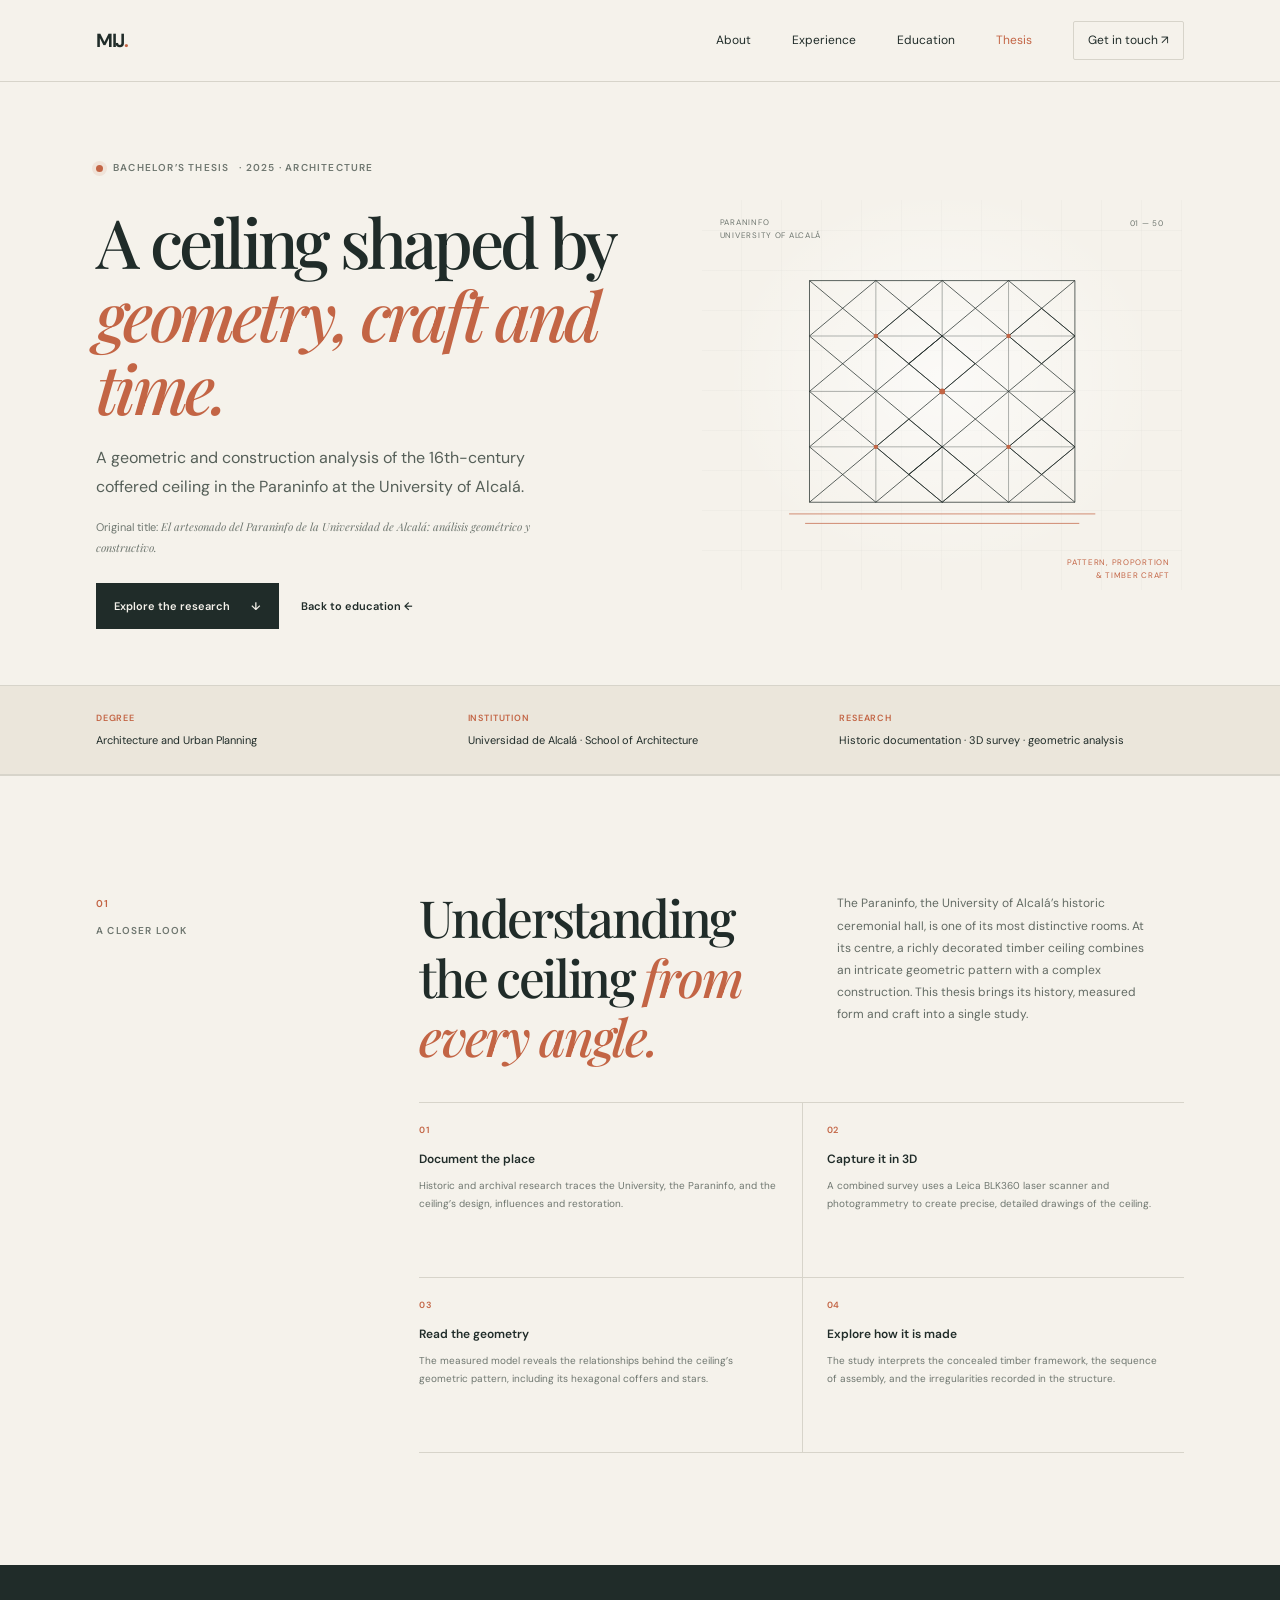
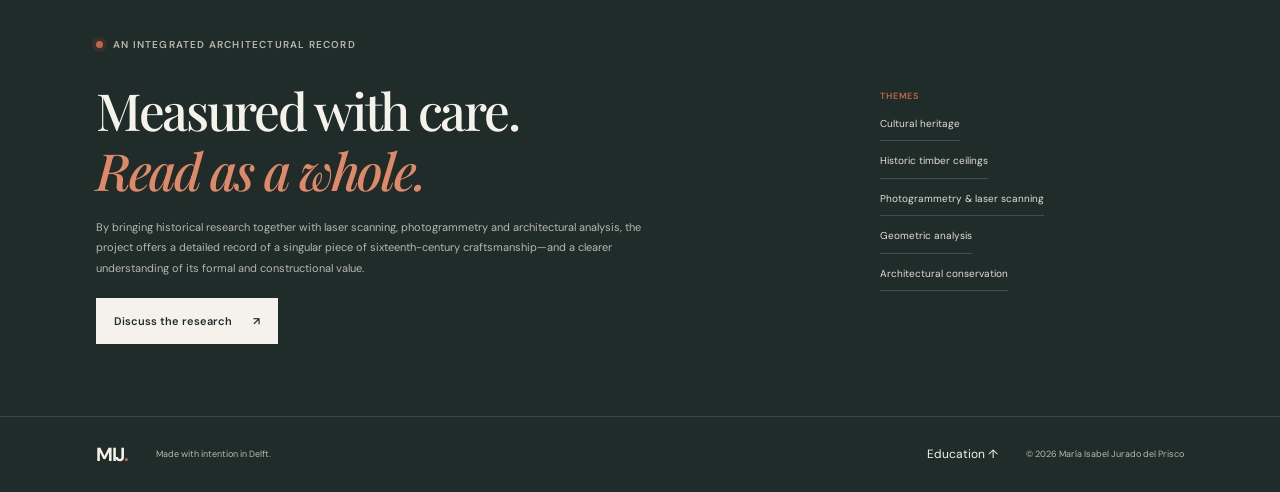
==== thesis.html @ f5d4efb4 "Add thesis overview and complete education Co-authored-by: Copilot <223556219+Copilot@users.noreply." ====
<!doctype html>
<html lang="en">
  <head>
    <meta charset="utf-8">
    <meta name="viewport" content="width=device-width, initial-scale=1">
    <meta name="theme-color" content="#f5f2eb">
    <meta name="description" content="Explore María Isabel Jurado del Prisco’s bachelor's thesis on the historic coffered ceiling of the Paraninfo at the University of Alcalá.">
    <title>The Paraninfo Ceiling — María Isabel Jurado del Prisco</title>
    <link rel="stylesheet" href="styles.css">
  </head>
  <body>
    <header class="site-header">
      <a class="wordmark" href="index.html" aria-label="María Isabel Jurado del Prisco, home">MIJ<span>.</span></a>
      <nav aria-label="Main navigation">
        <a href="index.html#about">About</a>
        <a href="index.html#experience">Experience</a>
        <a href="index.html#education">Education</a>
        <a href="thesis.html" aria-current="page">Thesis</a>
        <a class="nav-contact" href="index.html#contact">Get in touch <span aria-hidden="true">↗</span></a>
      </nav>
    </header>

    <main>
      <section class="thesis-hero" aria-labelledby="thesis-title">
        <div class="thesis-copy">
          <p class="eyebrow"><span class="status-dot"></span> Bachelor’s thesis <span class="thesis-year">· 2025 · Architecture</span></p>
          <h1 id="thesis-title">A ceiling shaped by <em>geometry, craft and time.</em></h1>
          <p class="thesis-lead">A geometric and construction analysis of the 16th-century coffered ceiling in the Paraninfo at the University of Alcalá.</p>
          <p class="thesis-original-title" lang="es">Original title: <em>El artesonado del Paraninfo de la Universidad de Alcalá: análisis geométrico y constructivo.</em></p>
          <div class="thesis-actions">
            <a class="button button-dark" href="#study">Explore the research <span aria-hidden="true">↓</span></a>
            <a class="text-link" href="index.html#education">Back to education <span aria-hidden="true">←</span></a>
          </div>
        </div>
        <div class="thesis-art" role="img" aria-label="An abstract architectural drawing of the geometric pattern in a historic coffered ceiling">
          <span class="thesis-art-label">PARANINFO<br>UNIVERSITY OF ALCALÁ</span>
          <svg class="ceiling-drawing" viewBox="0 0 540 460" fill="none" xmlns="http://www.w3.org/2000/svg" aria-hidden="true">
            <g stroke="currentColor" stroke-width="1">
              <path d="M88 79H452V383H88z" />
              <path d="m88 155 91-76 91 76 91-76 91 76M88 231l91-76 91 76 91-76 91 76M88 307l91-76 91 76 91-76 91 76M88 383l91-76 91 76 91-76 91 76" />
              <path d="m88 79 91 76 91-76 91 76 91-76M88 155l91 76 91-76 91 76 91-76M88 231l91 76 91-76 91 76 91-76M88 307l91 76 91-76 91 76 91-76" />
              <path d="M179 79v304m91-304v304m91-304v304M88 155h364M88 231h364M88 307h364" opacity=".48" />
              <path d="m179 155 45-38 46 38-46 38zm182 0 45-38 46 38-46 38zM179 307l45-38 46 38-46 38zm182 0 45-38 46 38-46 38z" />
              <path d="m270 155 45 38-45 38-46-38zm0 152 45 38-45 38-46-38z" />
              <path d="M60 399h420m-398 13h376" stroke="#c36545" />
            </g>
            <g fill="#c36545">
              <circle cx="270" cy="231" r="4" />
              <circle cx="179" cy="155" r="3" />
              <circle cx="361" cy="155" r="3" />
              <circle cx="179" cy="307" r="3" />
              <circle cx="361" cy="307" r="3" />
            </g>
          </svg>
          <span class="thesis-art-caption">Pattern, proportion<br>&amp; timber craft</span>
          <span class="thesis-art-index">01 — 50</span>
        </div>
      </section>

      <section class="thesis-details" aria-label="Thesis overview">
        <div class="thesis-fact">
          <span class="thesis-fact-label">Degree</span>
          <span>Architecture and Urban Planning</span>
        </div>
        <div class="thesis-fact">
          <span class="thesis-fact-label">Institution</span>
          <span>Universidad de Alcalá · School of Architecture</span>
        </div>
        <div class="thesis-fact">
          <span class="thesis-fact-label">Research</span>
          <span>Historic documentation · 3D survey · geometric analysis</span>
        </div>
      </section>

      <section class="thesis-study section-wrap" aria-labelledby="study-title">
        <div class="section-marker"><span>01</span> A closer look</div>
        <div class="section-main">
          <div class="thesis-study-intro">
            <h2 id="study-title">Understanding the ceiling <em>from every angle.</em></h2>
            <p>The Paraninfo, the University of Alcalá’s historic ceremonial hall, is one of its most distinctive rooms. At its centre, a richly decorated timber ceiling combines an intricate geometric pattern with a complex construction. This thesis brings its history, measured form and craft into a single study.</p>
          </div>
          <div class="thesis-study-grid">
            <article class="study-card">
              <span class="study-number">01</span>
              <h3>Document the place</h3>
              <p>Historic and archival research traces the University, the Paraninfo, and the ceiling’s design, influences and restoration.</p>
            </article>
            <article class="study-card">
              <span class="study-number">02</span>
              <h3>Capture it in 3D</h3>
              <p>A combined survey uses a Leica BLK360 laser scanner and photogrammetry to create precise, detailed drawings of the ceiling.</p>
            </article>
            <article class="study-card">
              <span class="study-number">03</span>
              <h3>Read the geometry</h3>
              <p>The measured model reveals the relationships behind the ceiling’s geometric pattern, including its hexagonal coffers and stars.</p>
            </article>
            <article class="study-card">
              <span class="study-number">04</span>
              <h3>Explore how it is made</h3>
              <p>The study interprets the concealed timber framework, the sequence of assembly, and the irregularities recorded in the structure.</p>
            </article>
          </div>
        </div>
      </section>

      <section class="thesis-conclusion" aria-labelledby="conclusion-title">
        <div class="thesis-conclusion-copy">
          <p class="eyebrow"><span class="status-dot"></span> An integrated architectural record</p>
          <h2 id="conclusion-title">Measured with care.<br><em>Read as a whole.</em></h2>
          <p>By bringing historical research together with laser scanning, photogrammetry and architectural analysis, the project offers a detailed record of a singular piece of sixteenth-century craftsmanship—and a clearer understanding of its formal and constructional value.</p>
          <a class="button button-light" href="index.html#contact">Discuss the research <span aria-hidden="true">↗</span></a>
        </div>
        <div class="thesis-keywords">
          <span class="thesis-fact-label">Themes</span>
          <span>Cultural heritage</span>
          <span>Historic timber ceilings</span>
          <span>Photogrammetry &amp; laser scanning</span>
          <span>Geometric analysis</span>
          <span>Architectural conservation</span>
        </div>
      </section>
    </main>

    <footer class="site-footer">
      <a class="wordmark" href="index.html" aria-label="Back to home">MIJ<span>.</span></a>
      <span>Made with intention in Delft.</span>
      <a href="index.html#education">Education ↑</a>
      <span class="copyright">© <span id="year">2026</span> María Isabel Jurado del Prisco</span>
    </footer>
    <script>
      document.getElementById("year").textContent = new Date().getFullYear();
    </script>
  </body>
</html>
---- styles.css ----
@import url("https://fonts.googleapis.com/css2?family=DM+Sans:wght@400;500;600;700&family=Playfair+Display:ital,wght@0,500;0,600;1,500;1,600&display=swap");

:root {
  color-scheme: light;
  --paper: #f5f2eb;
  --paper-deep: #ebe6db;
  --ink: #202c29;
  --muted: #6f7770;
  --line: #d7d4ca;
  --accent: #c36545;
  --serif: "Playfair Display", Georgia, serif;
  --sans: "DM Sans", "Segoe UI", sans-serif;
}

* {
  box-sizing: border-box;
}

html {
  scroll-behavior: smooth;
}

body {
  margin: 0;
  color: var(--ink);
  background: var(--paper);
  font-family: var(--sans);
  font-size: 15px;
  line-height: 1.65;
  -webkit-font-smoothing: antialiased;
}

a {
  color: inherit;
}

a:focus-visible,
summary:focus-visible {
  outline: 2px solid var(--accent);
  outline-offset: 5px;
}

.site-header {
  height: 82px;
  display: flex;
  align-items: center;
  justify-content: space-between;
  padding: 0 7.5%;
  border-bottom: 1px solid var(--line);
}

.wordmark {
  font-size: 19px;
  font-weight: 700;
  letter-spacing: -0.07em;
  text-decoration: none;
}

.wordmark span {
  color: var(--accent);
}

.site-header nav {
  display: flex;
  align-items: center;
  gap: clamp(20px, 3.2vw, 48px);
}

.site-header nav a,
.site-footer a:not(.wordmark) {
  font-size: 12px;
  text-decoration: none;
}

.site-header nav a:hover,
.site-footer a:not(.wordmark):hover,
.text-link:hover {
  color: var(--accent);
}

.site-header nav a[aria-current="page"] {
  color: var(--accent);
}

.nav-contact {
  padding: 9px 14px;
  border: 1px solid var(--line);
  border-radius: 2px;
}

.hero {
  min-height: 690px;
  padding: 87px 7.5% 28px;
  display: grid;
  grid-template-columns: minmax(0, 1fr) minmax(340px, 0.9fr);
  grid-template-rows: 1fr auto;
  align-items: center;
  gap: 18px 4%;
  overflow: hidden;
}

.hero-copy {
  max-width: 600px;
  padding: 4px 0 44px;
  position: relative;
  z-index: 1;
}

.eyebrow {
  display: flex;
  align-items: center;
  gap: 10px;
  margin: 0 0 28px;
  color: var(--muted);
  font-size: 10px;
  font-weight: 600;
  letter-spacing: 0.12em;
  text-transform: uppercase;
}

.status-dot {
  width: 7px;
  height: 7px;
  display: inline-block;
  flex: 0 0 7px;
  border-radius: 50%;
  background: var(--accent);
  box-shadow: 0 0 0 4px rgb(195 101 69 / 11%);
}

h1,
h2,
h3,
p {
  margin-top: 0;
}

.hero h1 {
  margin-bottom: 26px;
  font-family: var(--serif);
  font-size: clamp(48px, 6.1vw, 82px);
  font-weight: 500;
  letter-spacing: -0.055em;
  line-height: 1.06;
}

.hero h1 em,
.section-main h2 em,
.intro h2 em,
.contact h2 em {
  color: var(--accent);
  font-weight: 500;
}

.hero-intro {
  max-width: 445px;
  margin-bottom: 29px;
  color: #616963;
  font-size: 15px;
  line-height: 1.8;
}

.hero-actions {
  display: flex;
  align-items: center;
  flex-wrap: wrap;
  gap: 24px;
}

.button {
  min-height: 46px;
  padding: 0 18px;
  display: inline-flex;
  align-items: center;
  justify-content: center;
  gap: 21px;
  font-size: 11px;
  font-weight: 600;
  text-decoration: none;
  transition: background 160ms ease, color 160ms ease, transform 160ms ease;
}

.button:hover {
  transform: translateY(-2px);
}

.button-dark {
  color: var(--paper);
  background: var(--ink);
}

.button-dark:hover {
  background: var(--accent);
}

.text-link {
  font-size: 11px;
  font-weight: 600;
  text-decoration: none;
}

.hero-art {
  height: 500px;
  max-width: 490px;
  width: 100%;
  justify-self: center;
  position: relative;
  background:
    radial-gradient(ellipse at 50% 45%, rgb(255 255 255 / 62%) 0, rgb(255 255 255 / 0%) 62%),
    repeating-linear-gradient(0deg, transparent 0, transparent 40px, rgb(32 44 41 / 5%) 41px),
    repeating-linear-gradient(90deg, transparent 0, transparent 40px, rgb(32 44 41 / 5%) 41px);
}

.architecture {
  position: absolute;
  inset: 3% 3% 1%;
  width: 94%;
  height: 96%;
  overflow: visible;
}

.architecture path {
  stroke: var(--ink);
  stroke-width: 1.15;
  vector-effect: non-scaling-stroke;
}

.architecture path:nth-child(n + 5) {
  stroke: var(--accent);
  stroke-width: 0.9;
}

.architecture circle {
  fill: var(--accent);
}

.art-label {
  position: absolute;
  color: var(--muted);
  font-size: 9px;
  line-height: 1.55;
  letter-spacing: 0.11em;
  text-transform: uppercase;
}

.art-label-top {
  top: 26px;
  left: 28px;
}

.art-label-bottom {
  right: 22px;
  bottom: 42px;
  color: var(--accent);
  text-align: right;
}

.art-index {
  position: absolute;
  right: 25px;
  top: 28px;
  color: #95988f;
  font-size: 9px;
}

.hero-caption {
  grid-column: 1 / -1;
  display: flex;
  justify-content: space-between;
  padding-top: 18px;
  border-top: 1px solid var(--line);
  color: var(--muted);
  font-size: 10px;
  letter-spacing: 0.04em;
}

.section-wrap {
  padding: 112px 7.5%;
  display: grid;
  grid-template-columns: minmax(160px, 0.52fr) minmax(0, 1.48fr);
  gap: 5%;
  border-top: 1px solid var(--line);
}

.section-marker {
  padding-top: 8px;
  color: var(--muted);
  font-size: 10px;
  font-weight: 600;
  letter-spacing: 0.12em;
  text-transform: uppercase;
}

.section-marker span {
  display: block;
  margin-bottom: 10px;
  color: var(--accent);
}

.intro-content {
  display: grid;
  grid-template-columns: minmax(250px, 0.86fr) minmax(250px, 1fr);
  align-items: start;
  gap: 10px 8%;
}

.intro h2,
.section-main h2 {
  margin-bottom: 0;
  font-family: var(--serif);
  font-size: clamp(37px, 4.1vw, 56px);
  font-weight: 500;
  letter-spacing: -0.045em;
  line-height: 1.16;
}

.intro-body {
  max-width: 510px;
  color: #636b64;
  font-size: 13px;
  line-height: 1.85;
}

.intro-body p:last-child {
  margin-bottom: 0;
}

.focus-list {
  grid-column: 1 / -1;
  display: flex;
  flex-wrap: wrap;
  gap: 9px;
  margin-top: 25px;
}

.focus-list span,
.tags span {
  border: 1px solid var(--line);
  border-radius: 2px;
  color: #59615b;
  font-size: 9px;
  letter-spacing: 0.035em;
}

.focus-list span {
  padding: 7px 11px;
}

.experience {
  background: var(--paper-deep);
}

.section-main {
  min-width: 0;
}

.section-heading {
  margin-bottom: 40px;
  display: flex;
  align-items: end;
  justify-content: space-between;
  gap: 30px;
}

.section-heading h2 {
  flex: 0 0 auto;
}

.section-heading > p {
  max-width: 255px;
  margin-bottom: 7px;
  color: var(--muted);
  font-size: 11px;
  line-height: 1.7;
}

.timeline {
  border-top: 1px solid #d0cabe;
}

.timeline-item {
  position: relative;
  display: grid;
  grid-template-columns: minmax(105px, 0.35fr) minmax(0, 1fr);
  gap: 8%;
  padding: 27px 0 28px;
  border-bottom: 1px solid #d0cabe;
}

.timeline-date {
  padding-top: 3px;
  color: var(--muted);
  font-size: 10px;
  font-weight: 600;
  letter-spacing: 0.07em;
}

.timeline-detail h3 {
  margin-bottom: 3px;
  font-size: 14px;
  font-weight: 600;
  letter-spacing: -0.015em;
}

.timeline-org {
  margin-bottom: 12px;
  color: var(--accent);
  font-size: 10px;
  font-weight: 600;
}

.timeline-org span {
  color: var(--muted);
  font-weight: 400;
}

.timeline-detail > p:not(.timeline-org) {
  max-width: 600px;
  margin-bottom: 13px;
  color: #626961;
  font-size: 11px;
  line-height: 1.75;
}

.tags {
  display: flex;
  flex-wrap: wrap;
  gap: 6px;
}

.tags span {
  padding: 3px 7px;
  border-color: #d7d1c5;
  font-size: 8px;
}

.timeline-mark {
  position: absolute;
  top: 33px;
  left: 0;
  width: 6px;
  height: 6px;
  border-radius: 50%;
  background: var(--accent);
}

.timeline-date {
  padding-left: 14px;
}

.earlier-work {
  border-bottom: 1px solid #d0cabe;
}

.earlier-work summary {
  padding: 17px 0;
  display: flex;
  align-items: center;
  justify-content: space-between;
  cursor: pointer;
  list-style: none;
  font-size: 11px;
  font-weight: 600;
}

.earlier-work summary::-webkit-details-marker {
  display: none;
}

.earlier-work[open] summary span {
  transform: rotate(45deg);
}

.earlier-work summary span {
  color: var(--accent);
  font-size: 17px;
  transition: transform 160ms ease;
}

.earlier-list {
  padding: 0 0 13px;
}

.earlier-list article {
  padding: 11px 0;
  border-top: 1px solid #d9d3c7;
}

.earlier-list .timeline-org {
  margin-bottom: 4px;
}

.earlier-list article > p:not(.timeline-org) {
  margin-bottom: 0;
  color: var(--muted);
  font-size: 10px;
}

.education-main {
  display: grid;
  grid-template-columns: 1fr minmax(240px, 0.9fr);
  align-items: center;
  gap: 38px 9%;
}

.education-main h2 {
  font-size: clamp(36px, 4vw, 53px);
}

.education-card {
  min-height: 154px;
  padding: 22px;
  display: grid;
  grid-template-columns: 46px 1fr 16px;
  align-items: start;
  gap: 12px;
  border: 1px solid var(--line);
}

.education-list {
  display: grid;
  gap: 12px;
}

.education-card-link {
  color: inherit;
  text-decoration: none;
  transition: border-color 160ms ease, transform 160ms ease;
}

.education-card-link:hover {
  transform: translateY(-2px);
  border-color: var(--accent);
}

.education-year {
  padding-top: 4px;
  color: var(--accent);
  font-size: 10px;
  font-weight: 600;
}

.education-card h3 {
  margin-bottom: 5px;
  font-size: 12px;
  font-weight: 600;
}

.education-card p {
  margin-bottom: 0;
  color: var(--muted);
  font-size: 10px;
  line-height: 1.7;
}

.education-card .education-note {
  margin-top: 10px;
  color: #858b82;
  font-size: 9px;
}

.education-link-label {
  margin-top: 11px;
  display: inline-flex;
  align-items: center;
  gap: 6px;
  color: var(--accent);
  font-size: 9px;
  font-weight: 600;
}

.education-symbol {
  color: var(--accent);
  font-size: 13px;
}

.education-note-block {
  grid-column: 2;
  display: flex;
  align-items: start;
  gap: 14px;
}

.note-dash {
  width: 22px;
  height: 1px;
  flex: 0 0 22px;
  margin-top: 10px;
  background: var(--accent);
}

.education-note-block p {
  max-width: 370px;
  margin-bottom: 0;
  color: var(--muted);
  font-family: var(--serif);
  font-size: 14px;
  font-style: italic;
  line-height: 1.7;
}

.thesis-hero {
  min-height: 580px;
  padding: 78px 7.5% 56px;
  display: grid;
  grid-template-columns: minmax(0, 1fr) minmax(340px, 0.9fr);
  align-items: center;
  gap: 6%;
  overflow: hidden;
}

.thesis-copy {
  max-width: 590px;
  position: relative;
  z-index: 1;
}

.thesis-copy h1 {
  margin-bottom: 20px;
  font-family: var(--serif);
  font-size: clamp(45px, 5.3vw, 71px);
  font-weight: 500;
  letter-spacing: -0.055em;
  line-height: 1.08;
}

.thesis-copy h1 em,
.thesis-study h2 em,
.thesis-conclusion h2 em {
  color: var(--accent);
  font-weight: 500;
}

.thesis-year {
  color: var(--muted);
}

.thesis-lead {
  max-width: 490px;
  margin-bottom: 15px;
  color: #555f58;
  font-size: 16px;
  line-height: 1.8;
}

.thesis-original-title {
  max-width: 465px;
  margin-bottom: 25px;
  color: var(--muted);
  font-size: 11px;
  line-height: 1.8;
}

.thesis-original-title em {
  font-family: var(--serif);
}

.thesis-actions {
  display: flex;
  align-items: center;
  flex-wrap: wrap;
  gap: 22px;
}

.thesis-art {
  height: 390px;
  max-width: 480px;
  width: 100%;
  justify-self: center;
  position: relative;
  color: var(--ink);
  background:
    radial-gradient(ellipse at 50% 46%, rgb(255 255 255 / 62%) 0, rgb(255 255 255 / 0%) 64%),
    repeating-linear-gradient(0deg, transparent 0, transparent 39px, rgb(32 44 41 / 5%) 40px),
    repeating-linear-gradient(90deg, transparent 0, transparent 39px, rgb(32 44 41 / 5%) 40px);
}

.ceiling-drawing {
  position: absolute;
  inset: 6% 1%;
  width: 98%;
  height: 86%;
}

.thesis-art-label,
.thesis-art-caption,
.thesis-art-index {
  position: absolute;
  color: var(--muted);
  font-size: 8px;
  letter-spacing: 0.09em;
  line-height: 1.6;
  text-transform: uppercase;
}

.thesis-art-label {
  top: 16px;
  left: 18px;
}

.thesis-art-caption {
  right: 12px;
  bottom: 8px;
  color: var(--accent);
  text-align: right;
}

.thesis-art-index {
  top: 17px;
  right: 18px;
}

.thesis-details {
  padding: 25px 7.5%;
  display: grid;
  grid-template-columns: repeat(3, 1fr);
  gap: 27px;
  border-top: 1px solid var(--line);
  border-bottom: 1px solid var(--line);
  background: var(--paper-deep);
}

.thesis-fact {
  display: flex;
  flex-direction: column;
  gap: 5px;
  color: var(--ink);
  font-size: 11px;
  line-height: 1.65;
}

.thesis-fact-label {
  color: var(--accent);
  font-size: 9px;
  font-weight: 600;
  letter-spacing: 0.09em;
  text-transform: uppercase;
}

.thesis-study {
  grid-template-columns: minmax(160px, 0.52fr) minmax(0, 1.48fr);
}

.thesis-study-intro {
  max-width: 730px;
  margin-bottom: 35px;
  display: grid;
  grid-template-columns: minmax(220px, 1fr) minmax(200px, 0.8fr);
  align-items: start;
  gap: 28px;
}

.thesis-study h2,
.thesis-conclusion h2 {
  margin-bottom: 0;
  font-family: var(--serif);
  font-size: clamp(36px, 4vw, 53px);
  font-weight: 500;
  letter-spacing: -0.045em;
  line-height: 1.16;
}

.thesis-study-intro > p {
  margin: 4px 0 0;
  color: #636b64;
  font-size: 12px;
  line-height: 1.85;
}

.thesis-study-grid {
  display: grid;
  grid-template-columns: repeat(2, minmax(0, 1fr));
  border-top: 1px solid var(--line);
}

.study-card {
  min-height: 175px;
  padding: 20px 24px 18px 0;
  border-bottom: 1px solid var(--line);
}

.study-card:nth-child(even) {
  padding-left: 24px;
  border-left: 1px solid var(--line);
}

.study-number {
  display: block;
  margin-bottom: 13px;
  color: var(--accent);
  font-size: 9px;
  font-weight: 600;
  letter-spacing: 0.09em;
}

.study-card h3 {
  margin-bottom: 7px;
  font-size: 12px;
  font-weight: 600;
}

.study-card p {
  max-width: 365px;
  margin-bottom: 0;
  color: var(--muted);
  font-size: 10px;
  line-height: 1.8;
}

.thesis-conclusion {
  min-height: 370px;
  padding: 72px 7.5%;
  display: grid;
  grid-template-columns: minmax(0, 1fr) minmax(200px, 0.45fr);
  align-items: center;
  gap: 10%;
  color: var(--paper);
  background: var(--ink);
}

.thesis-conclusion .eyebrow {
  color: #b6b8ae;
}

.thesis-conclusion h2 {
  margin-bottom: 17px;
}

.thesis-conclusion h2 em {
  color: #df8968;
}

.thesis-conclusion-copy > p:not(.eyebrow) {
  max-width: 575px;
  margin-bottom: 20px;
  color: #b6b8ae;
  font-size: 11px;
  line-height: 1.85;
}

.thesis-keywords {
  display: flex;
  flex-direction: column;
  align-items: flex-start;
  gap: 12px;
}

.thesis-keywords > span:not(.thesis-fact-label) {
  padding-bottom: 8px;
  border-bottom: 1px solid rgb(245 242 235 / 17%);
  color: #e2dfd5;
  font-size: 10px;
}

.contact {
  min-height: 430px;
  padding: 80px 7.5%;
  position: relative;
  display: flex;
  align-items: center;
  overflow: hidden;
  color: var(--paper);
  background: var(--ink);
}

.contact-inner {
  position: relative;
  z-index: 1;
}

.contact .eyebrow {
  color: #b6b8ae;
}

.contact h2 {
  margin-bottom: 26px;
  font-family: var(--serif);
  font-size: clamp(48px, 6vw, 74px);
  font-weight: 500;
  letter-spacing: -0.05em;
  line-height: 1.08;
}

.contact h2 em {
  color: #df8968;
}

.button-light {
  color: var(--ink);
  background: var(--paper);
}

.button-light:hover {
  color: var(--paper);
  background: var(--accent);
}

.contact-location {
  margin: 35px 0 0;
  color: #b6b8ae;
  font-size: 10px;
  letter-spacing: 0.035em;
}

.contact-location span {
  padding: 0 5px;
  color: #df8968;
}

.contact-graphic {
  width: min(45%, 460px);
  position: absolute;
  right: 5%;
  bottom: -6px;
  opacity: 0.43;
}

.contact-graphic svg {
  width: 100%;
}

.contact-graphic path {
  stroke: #df8968;
  stroke-width: 0.8;
  vector-effect: non-scaling-stroke;
}

.site-footer {
  min-height: 76px;
  padding: 14px 7.5%;
  display: grid;
  grid-template-columns: auto 1fr auto auto;
  align-items: center;
  gap: 28px;
  border-top: 1px solid rgb(245 242 235 / 14%);
  color: var(--paper);
  background: var(--ink);
}

.site-footer .wordmark {
  color: var(--paper);
}

.site-footer > span {
  color: #b6b8ae;
  font-size: 9px;
}

.site-footer .copyright {
  text-align: right;
}

@media (min-width: 1500px) {
  .site-header,
  .hero,
  .section-wrap,
  .contact,
  .site-footer {
    padding-right: max(7.5%, calc((100% - 1300px) / 2));
    padding-left: max(7.5%, calc((100% - 1300px) / 2));
  }
}

@media (max-width: 850px) {
  .site-header,
  .hero,
  .section-wrap,
  .contact,
  .site-footer {
    padding-right: 5%;
    padding-left: 5%;
  }

  .hero {
    min-height: 600px;
    grid-template-columns: minmax(0, 1fr) minmax(250px, 0.8fr);
    padding-top: 55px;
  }

  .hero-art {
    height: 390px;
  }

  .section-wrap {
    padding-top: 82px;
    padding-bottom: 82px;
    grid-template-columns: minmax(125px, 0.38fr) minmax(0, 1.62fr);
    gap: 4%;
  }

  .intro-content {
    grid-template-columns: 1fr;
    gap: 24px;
  }

  .focus-list {
    margin-top: 8px;
  }

  .section-heading {
    display: block;
  }

  .section-heading > p {
    margin-top: 13px;
  }

  .timeline-item {
    gap: 5%;
  }

  .education-main {
    grid-template-columns: 1fr;
  }

  .education-card {
    width: 100%;
  }

  .education-note-block {
    grid-column: 1;
  }

  .thesis-hero {
    min-height: unset;
    grid-template-columns: minmax(0, 1fr) minmax(265px, 0.8fr);
  }

  .thesis-art {
    height: 330px;
  }

  .thesis-study-intro {
    grid-template-columns: 1fr;
    gap: 17px;
  }

  .site-footer {
    grid-template-columns: auto 1fr auto;
    gap: 18px;
  }

  .site-footer .copyright {
    grid-column: 2 / -1;
  }
}

@media (max-width: 600px) {
  body {
    font-size: 14px;
  }

  .site-header {
    height: 68px;
  }

  .site-header nav {
    gap: 14px;
  }

  .site-header nav a {
    font-size: 10px;
  }

  .site-header nav a:nth-child(3) {
    display: none;
  }

  .site-header nav {
    gap: 12px;
  }

  .site-header nav a {
    font-size: 9px;
  }

  .nav-contact {
    padding: 7px 9px;
  }

  .hero {
    min-height: unset;
    padding-top: 67px;
    grid-template-columns: 1fr;
    gap: 0;
  }

  .hero-copy {
    padding-bottom: 10px;
  }

  .eyebrow {
    margin-bottom: 23px;
    font-size: 9px;
  }

  .hero h1 {
    font-size: clamp(45px, 13vw, 66px);
  }

  .hero-intro {
    max-width: 420px;
    font-size: 13px;
  }

  .hero-art {
    height: min(95vw, 390px);
    max-width: 400px;
    margin: 20px auto 23px;
  }

  .hero-caption {
    gap: 16px;
    font-size: 8px;
  }

  .section-wrap {
    padding-top: 66px;
    padding-bottom: 66px;
    grid-template-columns: 1fr;
    gap: 31px;
  }

  .section-marker {
    display: flex;
    align-items: center;
    gap: 10px;
  }

  .section-marker span {
    margin-bottom: 0;
  }

  .intro h2,
  .section-main h2 {
    font-size: 40px;
  }

  .intro-content {
    gap: 22px;
  }

  .intro-body {
    font-size: 12px;
  }

  .timeline-item {
    grid-template-columns: 1fr;
    gap: 8px;
    padding: 23px 0;
  }

  .timeline-date {
    font-size: 9px;
  }

  .timeline-detail h3 {
    font-size: 13px;
  }

  .timeline-detail > p:not(.timeline-org) {
    font-size: 10px;
  }

  .education-main {
    gap: 25px;
  }

  .education-card {
    min-height: 0;
    padding: 16px 13px;
    grid-template-columns: 35px minmax(0, 1fr) 12px;
    gap: 8px;
  }

  .education-card h3 {
    font-size: 11px;
  }

  .education-card p {
    overflow-wrap: anywhere;
    font-size: 9px;
  }

  .education-card .education-note,
  .education-link-label {
    font-size: 8px;
  }

  .thesis-hero {
    padding-top: 55px;
    padding-bottom: 35px;
    grid-template-columns: 1fr;
    gap: 20px;
  }

  .thesis-copy h1 {
    font-size: clamp(42px, 12vw, 60px);
  }

  .thesis-lead {
    font-size: 13px;
  }

  .thesis-art {
    height: min(80vw, 340px);
    max-width: 400px;
  }

  .thesis-details {
    padding-top: 21px;
    padding-bottom: 21px;
    grid-template-columns: 1fr;
    gap: 15px;
  }

  .thesis-study-intro {
    grid-template-columns: 1fr;
  }

  .thesis-study-grid {
    grid-template-columns: 1fr;
  }

  .study-card,
  .study-card:nth-child(even) {
    min-height: 0;
    padding: 17px 0;
    border-left: none;
  }

  .study-number {
    margin-bottom: 8px;
  }

  .thesis-conclusion {
    padding-top: 55px;
    padding-bottom: 48px;
    grid-template-columns: 1fr;
    gap: 30px;
  }

  .thesis-conclusion h2 {
    font-size: 43px;
  }

  .education-card {
    padding: 16px;
    grid-template-columns: 37px 1fr 13px;
    gap: 8px;
  }

  .contact {
    min-height: 385px;
    padding-top: 62px;
    padding-bottom: 45px;
  }

  .contact h2 {
    font-size: 55px;
  }

  .contact-graphic {
    width: 67%;
    right: -15%;
    opacity: 0.22;
  }

  .site-footer {
    padding-top: 17px;
    padding-bottom: 17px;
    grid-template-columns: auto 1fr;
    gap: 6px 12px;
  }

  .site-footer > span {
    font-size: 8px;
  }

  .site-footer a:not(.wordmark) {
    justify-self: end;
    font-size: 9px;
  }

  .site-footer .copyright {
    grid-column: 1 / -1;
    text-align: left;
  }
}

@media (prefers-reduced-motion: reduce) {
  html {
    scroll-behavior: auto;
  }

  *,
  *::before,
  *::after {
    transition-duration: 0.01ms !important;
  }
}
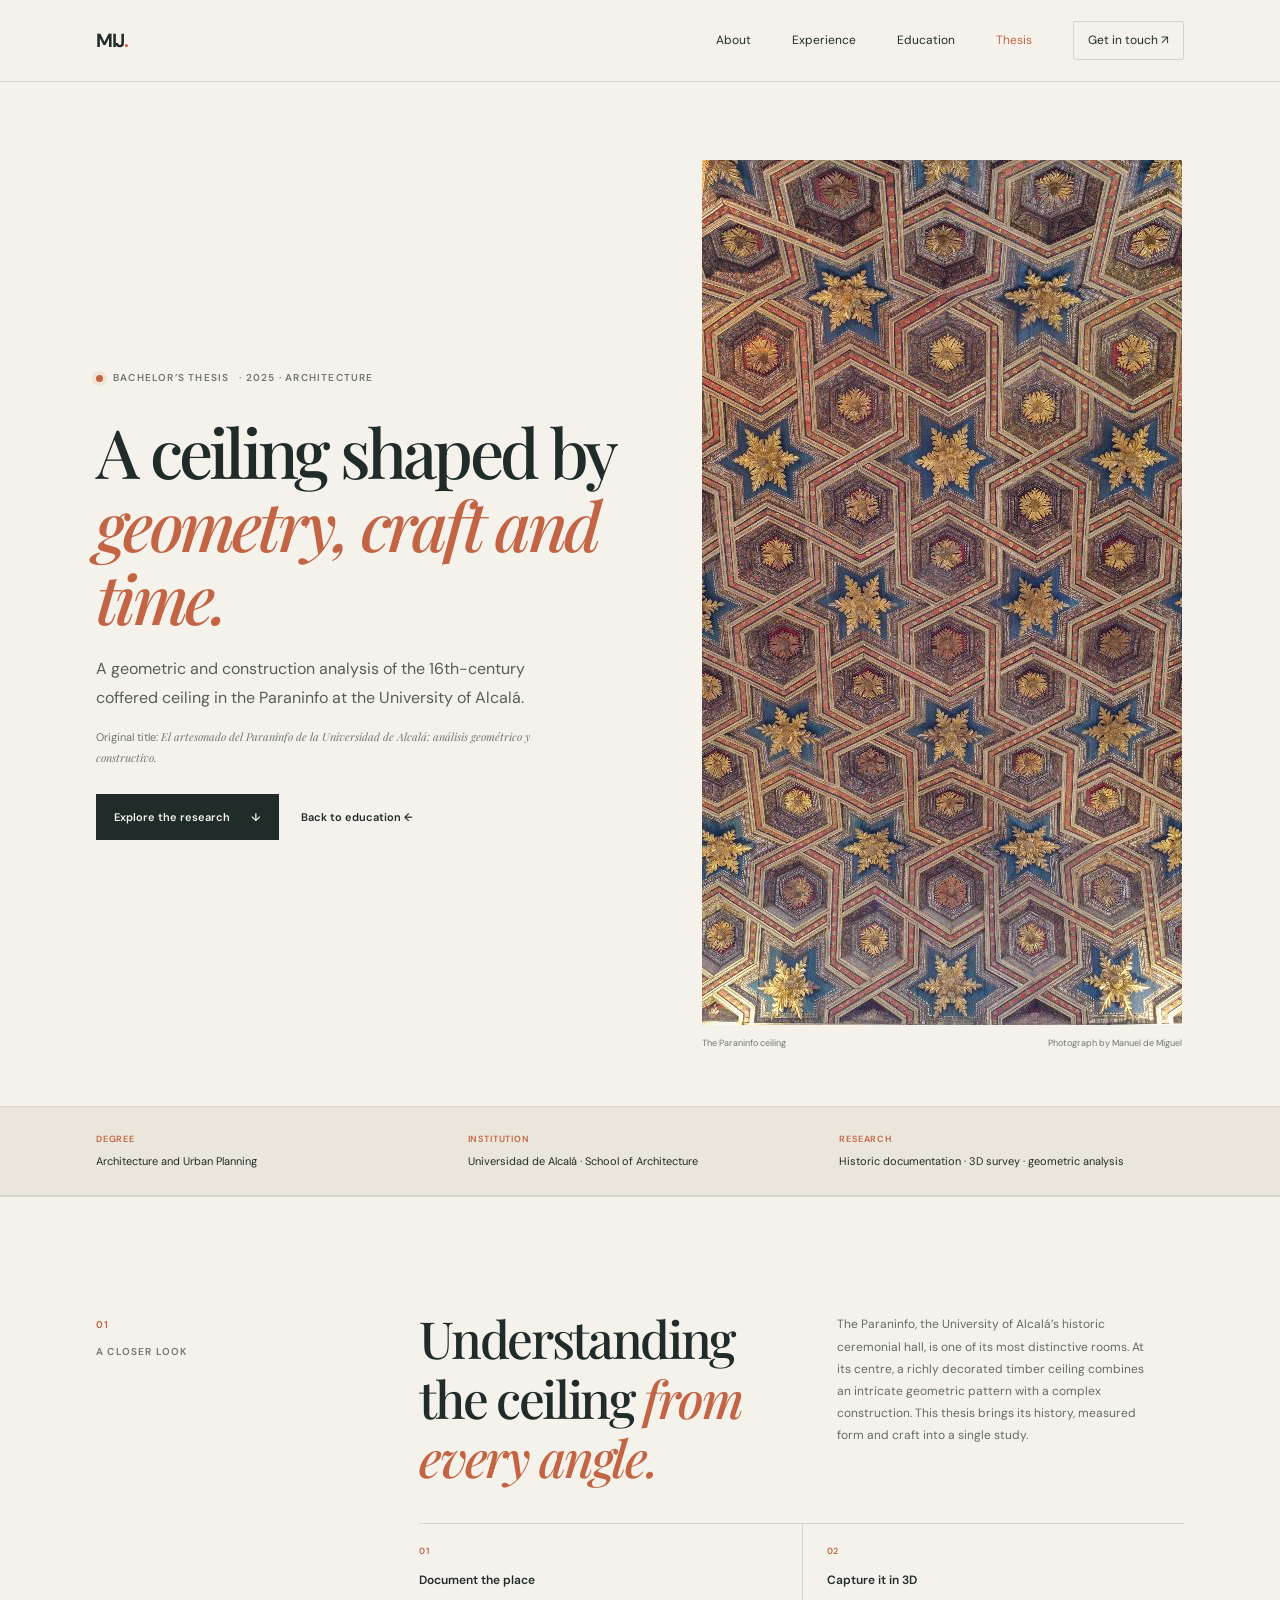
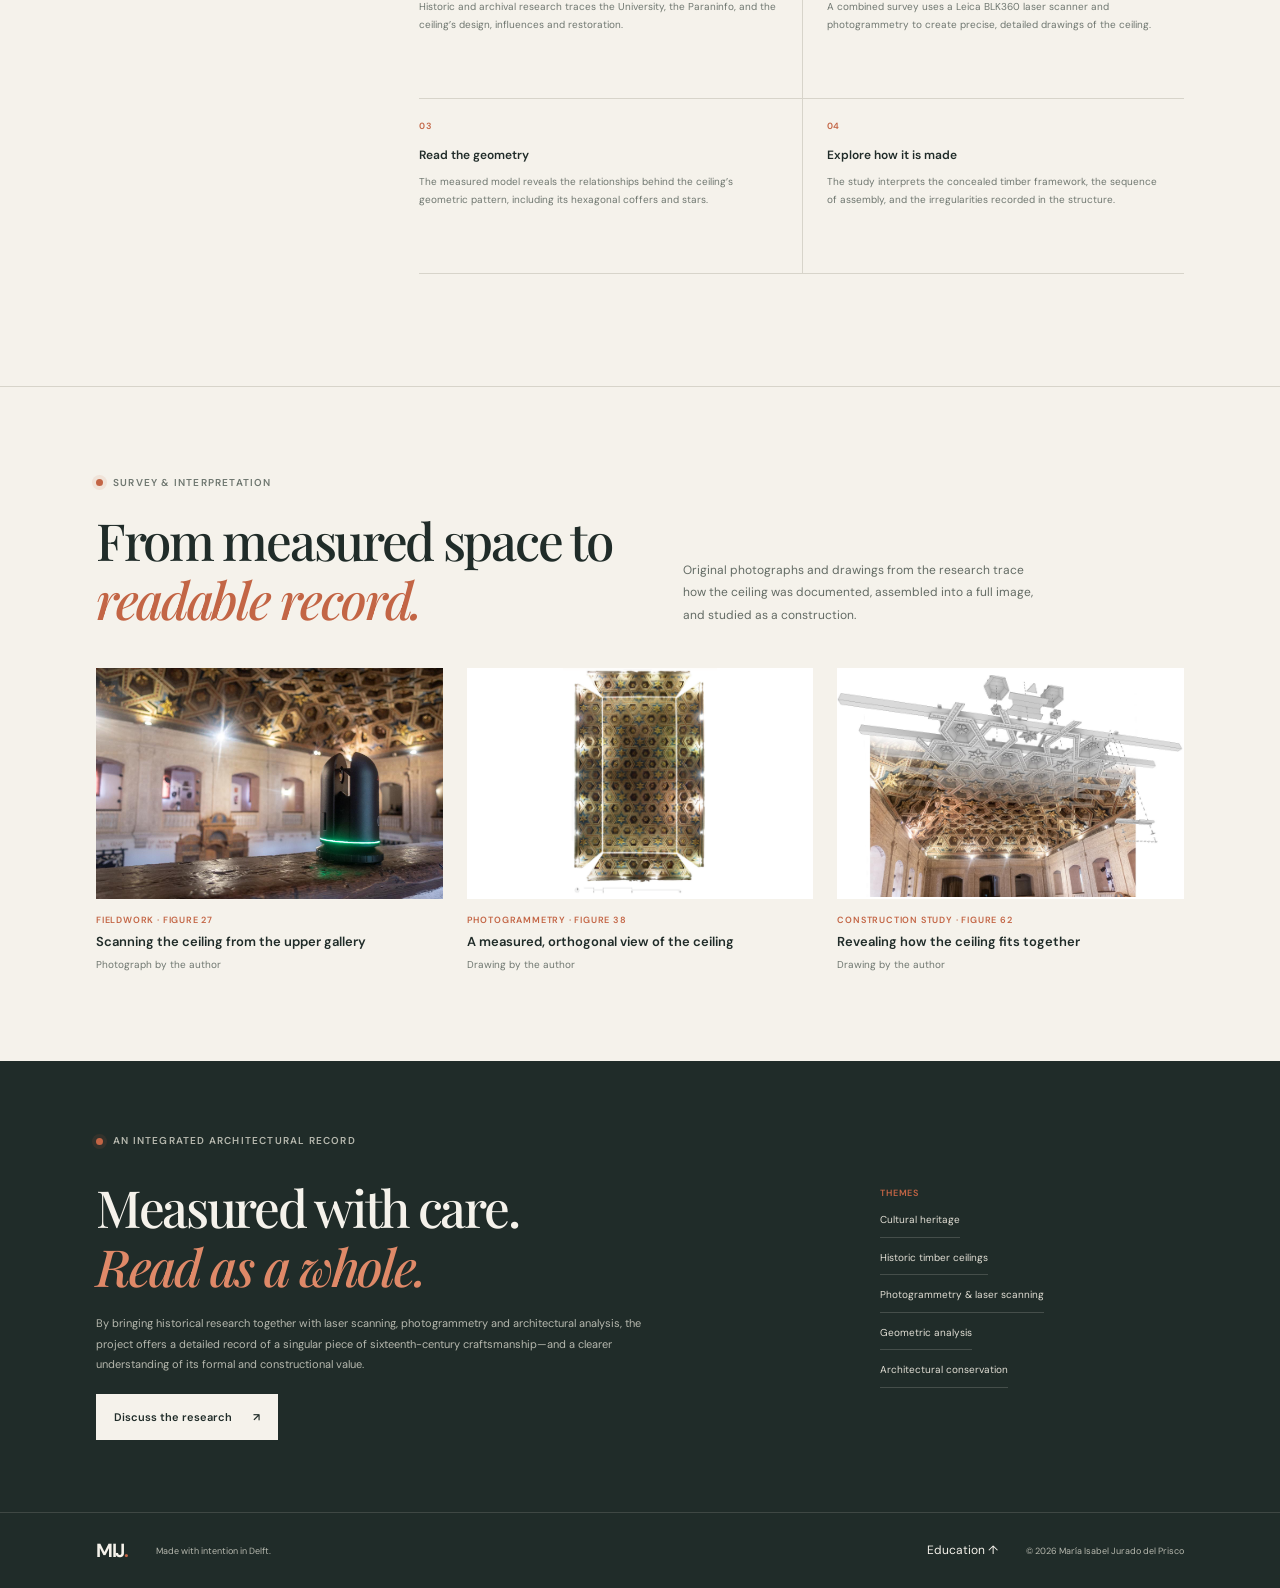
==== commit a04168dc: "Add original thesis figures to portfolio Co-authored-by: Copilot <223556219+Copilot@users.noreply.gi" ====
--- a/thesis.html
+++ b/thesis.html
@@ -6,7 +6,7 @@
     <meta name="theme-color" content="#f5f2eb">
     <meta name="description" content="Explore María Isabel Jurado del Prisco’s bachelor's thesis on the historic coffered ceiling of the Paraninfo at the University of Alcalá.">
     <title>The Paraninfo Ceiling — María Isabel Jurado del Prisco</title>
-    <link rel="stylesheet" href="styles.css">
+    <link rel="stylesheet" href="styles.css?v=3">
   </head>
   <body>
     <header class="site-header">
@@ -32,29 +32,13 @@
             <a class="text-link" href="index.html#education">Back to education <span aria-hidden="true">←</span></a>
           </div>
         </div>
-        <div class="thesis-art" role="img" aria-label="An abstract architectural drawing of the geometric pattern in a historic coffered ceiling">
-          <span class="thesis-art-label">PARANINFO<br>UNIVERSITY OF ALCALÁ</span>
-          <svg class="ceiling-drawing" viewBox="0 0 540 460" fill="none" xmlns="http://www.w3.org/2000/svg" aria-hidden="true">
-            <g stroke="currentColor" stroke-width="1">
-              <path d="M88 79H452V383H88z" />
-              <path d="m88 155 91-76 91 76 91-76 91 76M88 231l91-76 91 76 91-76 91 76M88 307l91-76 91 76 91-76 91 76M88 383l91-76 91 76 91-76 91 76" />
-              <path d="m88 79 91 76 91-76 91 76 91-76M88 155l91 76 91-76 91 76 91-76M88 231l91 76 91-76 91 76 91-76M88 307l91 76 91-76 91 76 91-76" />
-              <path d="M179 79v304m91-304v304m91-304v304M88 155h364M88 231h364M88 307h364" opacity=".48" />
-              <path d="m179 155 45-38 46 38-46 38zm182 0 45-38 46 38-46 38zM179 307l45-38 46 38-46 38zm182 0 45-38 46 38-46 38z" />
-              <path d="m270 155 45 38-45 38-46-38zm0 152 45 38-45 38-46-38z" />
-              <path d="M60 399h420m-398 13h376" stroke="#c36545" />
-            </g>
-            <g fill="#c36545">
-              <circle cx="270" cy="231" r="4" />
-              <circle cx="179" cy="155" r="3" />
-              <circle cx="361" cy="155" r="3" />
-              <circle cx="179" cy="307" r="3" />
-              <circle cx="361" cy="307" r="3" />
-            </g>
-          </svg>
-          <span class="thesis-art-caption">Pattern, proportion<br>&amp; timber craft</span>
-          <span class="thesis-art-index">01 — 50</span>
-        </div>
+        <figure class="thesis-art">
+          <img src="assets/thesis-paraninfo-ceiling.jpg" alt="The richly painted geometric timber ceiling of the Paraninfo at the University of Alcalá." width="1299" height="865" fetchpriority="high">
+          <figcaption class="thesis-art-caption">
+            <span>The Paraninfo ceiling</span>
+            <span>Photograph by Manuel de Miguel</span>
+          </figcaption>
+        </figure>
       </section>
 
       <section class="thesis-details" aria-label="Thesis overview">
@@ -104,6 +88,44 @@
         </div>
       </section>
 
+      <section class="thesis-gallery" aria-labelledby="gallery-title">
+        <div class="thesis-gallery-inner">
+          <div class="thesis-gallery-header">
+            <div>
+              <p class="eyebrow"><span class="status-dot"></span> Survey &amp; interpretation</p>
+              <h2 id="gallery-title">From measured space to <em>readable record.</em></h2>
+            </div>
+            <p class="thesis-gallery-intro">Original photographs and drawings from the research trace how the ceiling was documented, assembled into a full image, and studied as a construction.</p>
+          </div>
+          <div class="thesis-gallery-grid">
+            <figure class="thesis-gallery-card">
+              <img src="assets/thesis-laser-survey.jpg" alt="Leica laser scanner set up in the Paraninfo, with the coffered ceiling visible above." width="1296" height="864" loading="lazy" decoding="async">
+              <figcaption>
+                <span class="thesis-gallery-label">Fieldwork · Figure 27</span>
+                <strong>Scanning the ceiling from the upper gallery</strong>
+                <span class="thesis-gallery-credit">Photograph by the author</span>
+              </figcaption>
+            </figure>
+            <figure class="thesis-gallery-card">
+              <img src="assets/thesis-orthomosaic.jpg" alt="Full orthogonal development of the coffered ceiling, assembled from five photomosaics." width="1299" height="1939" loading="lazy" decoding="async">
+              <figcaption>
+                <span class="thesis-gallery-label">Photogrammetry · Figure 38</span>
+                <strong>A measured, orthogonal view of the ceiling</strong>
+                <span class="thesis-gallery-credit">Drawing by the author</span>
+              </figcaption>
+            </figure>
+            <figure class="thesis-gallery-card">
+              <img src="assets/thesis-exploded-study.jpg" alt="Exploded digital view of the ceiling's timber components overlaid on a photograph of the Paraninfo." width="1689" height="1108" loading="lazy" decoding="async">
+              <figcaption>
+                <span class="thesis-gallery-label">Construction study · Figure 62</span>
+                <strong>Revealing how the ceiling fits together</strong>
+                <span class="thesis-gallery-credit">Drawing by the author</span>
+              </figcaption>
+            </figure>
+          </div>
+        </div>
+      </section>
+
       <section class="thesis-conclusion" aria-labelledby="conclusion-title">
         <div class="thesis-conclusion-copy">
           <p class="eyebrow"><span class="status-dot"></span> An integrated architectural record</p>
--- a/styles.css
+++ b/styles.css
@@ -663,51 +663,27 @@
 }
 
 .thesis-art {
-  height: 390px;
   max-width: 480px;
   width: 100%;
+  margin: 0;
   justify-self: center;
-  position: relative;
-  color: var(--ink);
-  background:
-    radial-gradient(ellipse at 50% 46%, rgb(255 255 255 / 62%) 0, rgb(255 255 255 / 0%) 64%),
-    repeating-linear-gradient(0deg, transparent 0, transparent 39px, rgb(32 44 41 / 5%) 40px),
-    repeating-linear-gradient(90deg, transparent 0, transparent 39px, rgb(32 44 41 / 5%) 40px);
-}
-
-.ceiling-drawing {
-  position: absolute;
-  inset: 6% 1%;
-  width: 98%;
-  height: 86%;
-}
-
-.thesis-art-label,
-.thesis-art-caption,
-.thesis-art-index {
-  position: absolute;
-  color: var(--muted);
-  font-size: 8px;
-  letter-spacing: 0.09em;
+}
+
+.thesis-art img {
+  display: block;
+  width: 100%;
+  aspect-ratio: 3 / 2;
+  object-fit: cover;
+}
+
+.thesis-art-caption {
+  margin-top: 11px;
+  display: flex;
+  justify-content: space-between;
+  gap: 12px;
+  color: var(--muted);
+  font-size: 9px;
   line-height: 1.6;
-  text-transform: uppercase;
-}
-
-.thesis-art-label {
-  top: 16px;
-  left: 18px;
-}
-
-.thesis-art-caption {
-  right: 12px;
-  bottom: 8px;
-  color: var(--accent);
-  text-align: right;
-}
-
-.thesis-art-index {
-  top: 17px;
-  right: 18px;
 }
 
 .thesis-details {
@@ -807,6 +783,91 @@
   line-height: 1.8;
 }
 
+.thesis-gallery {
+  padding: 88px 7.5%;
+  border-top: 1px solid var(--line);
+}
+
+.thesis-gallery-header {
+  max-width: 940px;
+  margin-bottom: 38px;
+  display: grid;
+  grid-template-columns: minmax(0, 1.2fr) minmax(200px, 0.8fr);
+  align-items: end;
+  gap: 6%;
+}
+
+.thesis-gallery-header .eyebrow {
+  margin-bottom: 20px;
+}
+
+.thesis-gallery-header h2 {
+  margin-bottom: 0;
+  font-family: var(--serif);
+  font-size: clamp(36px, 4vw, 53px);
+  font-weight: 500;
+  letter-spacing: -0.045em;
+  line-height: 1.16;
+}
+
+.thesis-gallery-header h2 em {
+  color: var(--accent);
+  font-weight: 500;
+}
+
+.thesis-gallery-intro {
+  max-width: 390px;
+  margin: 0 0 4px;
+  color: #636b64;
+  font-size: 12px;
+  line-height: 1.85;
+}
+
+.thesis-gallery-grid {
+  display: grid;
+  grid-template-columns: repeat(3, minmax(0, 1fr));
+  gap: 24px;
+}
+
+.thesis-gallery-card {
+  min-width: 0;
+  margin: 0;
+}
+
+.thesis-gallery-card img {
+  display: block;
+  width: 100%;
+  height: auto;
+  aspect-ratio: 3 / 2;
+  object-fit: contain;
+  background: #fff;
+}
+
+.thesis-gallery-card figcaption {
+  padding-top: 14px;
+  display: grid;
+  gap: 5px;
+}
+
+.thesis-gallery-label {
+  color: var(--accent);
+  font-size: 9px;
+  font-weight: 600;
+  letter-spacing: 0.09em;
+  text-transform: uppercase;
+}
+
+.thesis-gallery-card strong {
+  font-size: 13px;
+  font-weight: 600;
+  line-height: 1.45;
+}
+
+.thesis-gallery-credit {
+  color: var(--muted);
+  font-size: 10px;
+}
+
 .thesis-conclusion {
   min-height: 370px;
   padding: 72px 7.5%;
@@ -1026,8 +1087,8 @@
     grid-template-columns: minmax(0, 1fr) minmax(265px, 0.8fr);
   }
 
-  .thesis-art {
-    height: 330px;
+  .thesis-gallery-grid {
+    grid-template-columns: repeat(2, minmax(0, 1fr));
   }
 
   .thesis-study-intro {
@@ -1202,9 +1263,33 @@
     font-size: 13px;
   }
 
+  .thesis-gallery {
+    padding-top: 66px;
+    padding-bottom: 66px;
+  }
+
   .thesis-art {
-    height: min(80vw, 340px);
     max-width: 400px;
+  }
+
+  .thesis-art-caption {
+    flex-direction: column;
+    gap: 1px;
+  }
+
+  .thesis-gallery-header {
+    margin-bottom: 25px;
+    grid-template-columns: 1fr;
+    gap: 16px;
+  }
+
+  .thesis-gallery-header h2 {
+    font-size: 40px;
+  }
+
+  .thesis-gallery-grid {
+    grid-template-columns: 1fr;
+    gap: 28px;
   }
 
   .thesis-details {
